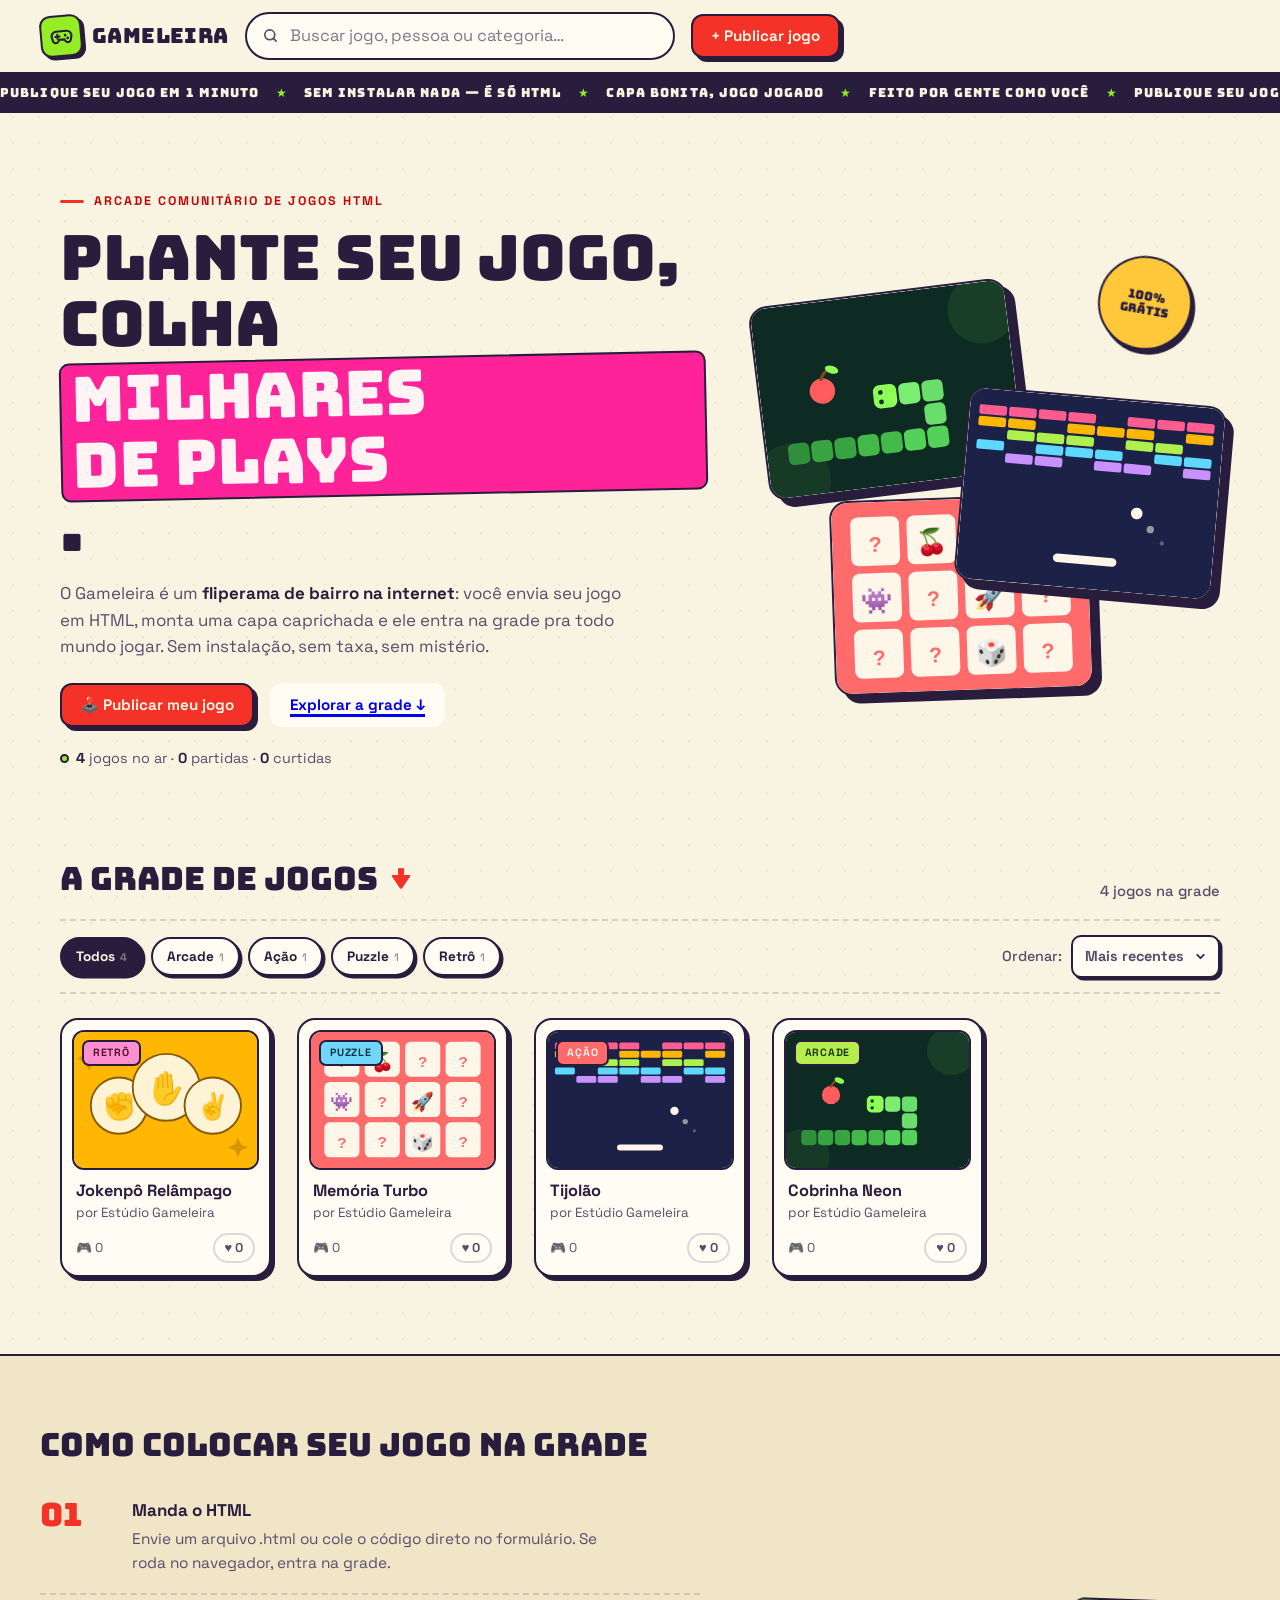
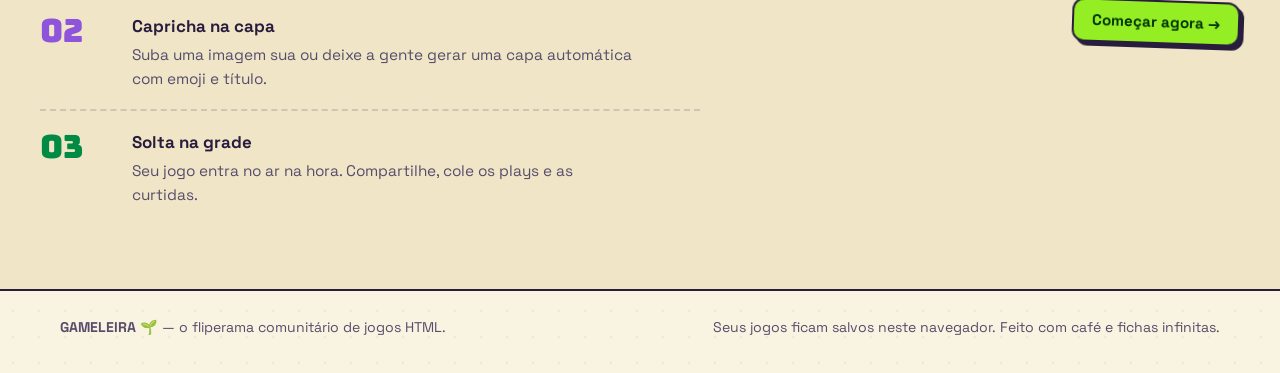
==== index.html @ 9dcc9dd5 "🕹️ Gameleira: fliperama comunitário de jogos HTML - Grade de capas + título com busca, categorias, o" ====
<!doctype html>
<html lang="pt-BR">
<head>
<meta charset="utf-8">
<meta name="viewport" content="width=device-width, initial-scale=1">
<title>Gameleira — o fliperama da comunidade</title>
<meta name="description" content="Publique seu jogo HTML, capriche na capa e deixe todo mundo jogar. Um arcade comunitário, grátis e sem instalação.">
<link rel="icon" href="data:image/svg+xml,%3Csvg xmlns='http://www.w3.org/2000/svg' viewBox='0 0 100 100'%3E%3Ctext y='.9em' font-size='90'%3E🕹️%3C/text%3E%3C/svg%3E">
<link rel="preconnect" href="https://fonts.googleapis.com">
<link rel="preconnect" href="https://fonts.gstatic.com" crossorigin>
<link href="https://fonts.googleapis.com/css2?family=Bungee&family=Space+Grotesk:wght@400;500;700&display=swap" rel="stylesheet">
<link rel="stylesheet" href="styles.css">
</head>
<body id="topo">
<a class="skip-link" href="#grade">Pular para a grade de jogos</a>

<header class="topbar">
  <a class="logo" href="#topo" aria-label="Gameleira — início">
    <span class="logo-badge" aria-hidden="true">
      <svg viewBox="0 0 24 24" fill="none" stroke="currentColor" stroke-width="2" stroke-linecap="round" stroke-linejoin="round"><path d="M6 12h4M8 10v4"/><circle cx="15.5" cy="11" r="1.3" fill="currentColor" stroke="none"/><circle cx="17.7" cy="13.8" r="1.3" fill="currentColor" stroke="none"/><path d="M7 7h10a4.5 4.5 0 0 1 4.4 5.6l-.8 3.2a2.8 2.8 0 0 1-5 1L14.5 15h-5l-1.1 1.8a2.8 2.8 0 0 1-5-1l-.8-3.2A4.5 4.5 0 0 1 7 7Z"/></svg>
    </span>
    GAMELEIRA
  </a>
  <div class="search">
    <svg viewBox="0 0 24 24" width="17" height="17" fill="none" stroke="currentColor" stroke-width="2.4" stroke-linecap="round" aria-hidden="true"><circle cx="11" cy="11" r="7"/><path d="m20 20-3.8-3.8"/></svg>
    <input id="q" type="search" placeholder="Buscar jogo, pessoa ou categoria…" aria-label="Buscar jogos">
  </div>
  <button class="btn btn-primary" data-open-publish>+ Publicar jogo</button>
</header>

<div class="ticker" aria-hidden="true">
  <div class="ticker-track">
    <span>PUBLIQUE SEU JOGO EM 1 MINUTO<b>★</b>SEM INSTALAR NADA — É SÓ HTML<b>★</b>CAPA BONITA, JOGO JOGADO<b>★</b>FEITO POR GENTE COMO VOCÊ<b>★</b></span>
    <span>PUBLIQUE SEU JOGO EM 1 MINUTO<b>★</b>SEM INSTALAR NADA — É SÓ HTML<b>★</b>CAPA BONITA, JOGO JOGADO<b>★</b>FEITO POR GENTE COMO VOCÊ<b>★</b></span>
  </div>
</div>

<main>
  <!-- HERO -->
  <section class="hero">
    <div class="hero-copy">
      <p class="eyebrow">Arcade comunitário de jogos HTML</p>
      <h1>Plante seu jogo,<br>colha <span class="hl hl-pink">milhares de plays</span>.</h1>
      <p class="hero-sub">O Gameleira é um <b>fliperama de bairro na internet</b>: você envia seu jogo em HTML, monta uma capa caprichada e ele entra na grade pra todo mundo jogar. Sem instalação, sem taxa, sem mistério.</p>
      <div class="hero-cta">
        <button class="btn btn-primary" data-open-publish>🕹️ Publicar meu jogo</button>
        <a class="btn btn-ghost" href="#catalogo">Explorar a grade ↓</a>
      </div>
      <p class="hero-live"><span class="dot" aria-hidden="true"></span><b id="stat-games">0</b> jogos no ar · <b id="stat-plays">0</b> partidas · <b id="stat-likes">0</b> curtidas</p>
    </div>
    <div class="hero-art" aria-hidden="true">
      <div class="sticker">100%<br>GRÁTIS</div>
      <div class="float-card fc-1"><img id="art-1" alt=""></div>
      <div class="float-card fc-2"><img id="art-2" alt=""></div>
      <div class="float-card fc-3"><img id="art-3" alt=""></div>
    </div>
  </section>

  <!-- CATÁLOGO -->
  <section class="catalog" id="catalogo">
    <div class="catalog-head">
      <h2 class="section-title">A grade de jogos <span class="squig">↓</span></h2>
      <p class="count" id="count" role="status"></p>
    </div>
    <div class="toolbar">
      <div class="chips" id="chips" aria-label="Filtrar por categoria"></div>
      <div class="sort-wrap">
        <label for="sort">Ordenar:</label>
        <select id="sort">
          <option value="recentes">Mais recentes</option>
          <option value="plays">Mais jogados</option>
          <option value="likes">Mais curtidos</option>
          <option value="az">A → Z</option>
        </select>
      </div>
    </div>

    <div class="grid" id="grade"></div>

    <div class="empty" id="empty" hidden>
      <span class="big" aria-hidden="true">🕹️</span>
      <h3>Nenhum jogo por aqui… ainda!</h3>
      <p>Essa grade está esperando o primeiro exemplar. Pode ser o seu.</p>
      <button class="btn btn-primary" data-open-publish>Publicar o primeiro jogo</button>
    </div>
  </section>

  <!-- COMO PUBLICAR -->
  <section class="how">
    <div class="how-inner">
      <div>
        <h2 class="section-title">Como colocar seu jogo na grade</h2>
        <ol class="steps">
          <li>
            <span class="step-num" aria-hidden="true">01</span>
            <div><h3>Manda o HTML</h3><p>Envie um arquivo .html ou cole o código direto no formulário. Se roda no navegador, entra na grade.</p></div>
          </li>
          <li>
            <span class="step-num" aria-hidden="true">02</span>
            <div><h3>Capricha na capa</h3><p>Suba uma imagem sua ou deixe a gente gerar uma capa automática com emoji e título.</p></div>
          </li>
          <li>
            <span class="step-num" aria-hidden="true">03</span>
            <div><h3>Solta na grade</h3><p>Seu jogo entra no ar na hora. Compartilhe, cole os plays e as curtidas.</p></div>
          </li>
        </ol>
      </div>
      <button class="btn btn-lime how-cta" data-open-publish>Começar agora →</button>
    </div>
  </section>
</main>

<footer>
  <div><b>GAMELEIRA</b> 🌱 — o fliperama comunitário de jogos HTML.</div>
  <div>Seus jogos ficam salvos neste navegador. Feito com café e fichas infinitas.</div>
</footer>

<!-- OVERLAY COMPARTILHADO -->
<div class="overlay" id="overlay"></div>

<!-- DRAWER: PUBLICAR JOGO -->
<aside class="drawer" id="drawer" role="dialog" aria-modal="true" aria-labelledby="drawer-title">
  <div class="drawer-head">
    <h2 id="drawer-title">Publicar jogo</h2>
    <button class="icon-btn" data-close-publish aria-label="Fechar formulário">✕</button>
  </div>
  <form id="pub-form" novalidate>
    <div class="field" id="f-title">
      <label for="p-title">Título do jogo <span class="req" aria-hidden="true">*</span></label>
      <input type="text" id="p-title" maxlength="40" placeholder="Ex.: Cobrinha Espacial" autocomplete="off">
      <p class="err">Dá um nome pro seu jogo (pelo menos 2 letras).</p>
    </div>

    <div class="field" id="f-author">
      <label for="p-author">Seu nome ou estúdio <span class="req" aria-hidden="true">*</span></label>
      <input type="text" id="p-author" maxlength="30" placeholder="Quem fez essa maravilha?" autocomplete="off">
      <p class="err">Conta pra galera quem fez.</p>
    </div>

    <div class="field">
      <label for="p-cat">Categoria</label>
      <select id="p-cat">
        <option>Arcade</option><option>Ação</option><option>Puzzle</option>
        <option>Esporte</option><option>Estratégia</option><option>Retrô</option><option>Outros</option>
      </select>
    </div>

    <div class="field">
      <label for="p-desc">Descrição</label>
      <textarea id="p-desc" maxlength="160" placeholder="Uma frase que vende o peixe do seu jogo."></textarea>
    </div>

    <div class="field">
      <label>Capa</label>
      <div class="cover-picker">
        <div class="cover-preview"><img id="cover-preview" alt="Prévia da capa"></div>
        <div class="cover-opts">
          <div class="mini-row">
            <button type="button" class="mini-btn" id="btn-cover-upload">📁 Enviar imagem</button>
            <button type="button" class="mini-btn" id="btn-cover-auto">✨ Capa automática</button>
          </div>
          <input type="file" id="p-cover-file" accept="image/*" hidden>
          <p class="hint" id="cover-mode-hint">Sem imagem? A capa sai automática, com emoji e título:</p>
          <div class="emoji-row" id="emoji-row" aria-label="Escolher emoji da capa automática"></div>
        </div>
      </div>
    </div>

    <div class="field" id="f-game">
      <label>O jogo <span class="req" aria-hidden="true">*</span></label>
      <div class="seg" id="src-seg" role="tablist" aria-label="Como enviar o jogo">
        <button type="button" data-src="file" class="on">📄 Arquivo .html</button>
        <button type="button" data-src="code">⌨️ Colar código</button>
      </div>
      <div class="src-panel" id="src-file">
        <div class="dropzone" id="dropzone" tabindex="0" role="button" aria-label="Enviar arquivo do jogo: arraste aqui ou pressione Enter para escolher">
          <p class="dz-text">🎮 Arraste seu arquivo aqui<br>ou clique para escolher</p>
          <p class="fname" id="fname"></p>
        </div>
        <input type="file" id="p-game-file" accept=".html,.htm,text/html" hidden>
        <p class="hint">Um único arquivo .html com tudo dentro (CSS e JS inline). Até 3 MB.</p>
      </div>
      <div class="src-panel" id="src-code" hidden>
        <textarea id="p-code" class="code" spellcheck="false" placeholder="Cole aqui o HTML completo do jogo…"></textarea>
      </div>
      <p class="err" id="err-game">O jogo é a estrela: envia o arquivo ou cola o código.</p>
    </div>

    <button type="submit" class="btn btn-primary btn-block">🚀 Colocar na grade</button>
    <p class="hint center">Publicando, você confirma que o jogo é criação sua. Ele fica salvo neste navegador.</p>
  </form>
</aside>

<!-- INTERSTITIAL: anúncio entre a grade e o jogo -->
<div class="interstitial" id="interstitial" role="dialog" aria-modal="true" aria-label="Anúncio antes do jogo">
  <div class="ads-panel">
    <p class="ads-label">Publicidade · é assim que o fliperama se mantém 🕹️</p>
    <div class="ads-slot" id="ads-slot">
      <!-- ══════════════════════════════════════════════════════════════
           💰 COLE AQUI O CÓDIGO DA SUA REDE DE ANÚNCIOS
           (Adsterra, PropellerAds, GameDistribution, AdSense…)
           Enquanto não houver código, aparece o placeholder abaixo.
           ══════════════════════════════════════════════════════════════ -->
      <div class="ads-placeholder" aria-hidden="true">
        <span class="ads-ph-big">SEU ANÚNCIO AQUI</span>
        <span class="ads-ph-small">cole o código da rede de ads no lugar deste bloco</span>
      </div>
    </div>
    <div class="ads-timer" aria-hidden="true"><i id="ads-timer-bar"></i></div>
  </div>
  <div class="interstitial-foot">
    <p id="ads-countdown" aria-live="polite">Seu jogo abre em 5 segundos</p>
    <button class="btn btn-primary" id="ads-skip" disabled>Aguarde 5s…</button>
  </div>
</div>

<!-- STAGE: JOGADOR EM TELA CHEIA -->
<div class="stage" id="stage" role="dialog" aria-modal="true" aria-label="Jogo em execução">
  <div class="stage-bar">
    <button class="icon-btn" id="stage-back" aria-label="Voltar para a grade">←</button>
    <div class="stage-title">
      <h3 id="stage-name"></h3>
      <p id="stage-author"></p>
    </div>
    <button class="stage-like" id="stage-like" aria-label="Curtir este jogo">♥ <span id="stage-likes">0</span></button>
    <button class="icon-btn" id="stage-full" aria-label="Alternar tela cheia" title="Tela cheia">⛶</button>
  </div>
  <div class="stage-body">
    <div class="frame-wrap" id="frame-wrap">
      <iframe id="stage-frame" title="Jogo" sandbox="allow-scripts allow-pointer-lock"></iframe>
    </div>
  </div>
</div>

<div class="toast" id="toast" role="status" aria-live="polite"></div>

<script src="games.js"></script>
<script src="app.js"></script>
</body>
</html>
---- styles.css ----
/* ════════════════════════════════════════════════════════════
   GAMELEIRA — fliperama de bairro na internet
   Tema: caixa de brinquedo neo-brutalista · OKLCH · Bungee+Grotesk
   ════════════════════════════════════════════════════════════ */

/* ---------- tokens ---------- */
:root{
  --paper: oklch(96.5% .025 92);
  --paper-2: oklch(92.5% .042 92);
  --card: oklch(99% .012 92);
  --ink: oklch(26% .06 298);
  --ink-2: oklch(44% .05 298);
  --ink-faint: oklch(26% .06 298 / .16);
  --tomato: oklch(63% .23 29);
  --tomato-deep: oklch(52% .21 29);
  --pink: oklch(67% .26 356);
  --lime: oklch(86% .23 132);
  --lime-ink: oklch(27% .12 140);
  --cyan: oklch(72% .13 206);
  --amber: oklch(86% .16 86);
  --violet: oklch(58% .2 300);
  --green-deep: oklch(55% .16 155);
  --shadow-ink: oklch(26% .06 298);

  --border: 2.5px solid var(--ink);
  --r-sm: 8px; --r-md: 12px; --r-lg: 18px;
  --ease-out: cubic-bezier(.22,1,.36,1);
  --font-display: 'Bungee','Arial Black',sans-serif;
  --font-body: 'Space Grotesk','Segoe UI',sans-serif;

  --sp-1: 4px; --sp-2: 8px; --sp-3: 12px; --sp-4: 16px;
  --sp-5: 24px; --sp-6: 32px; --sp-7: 48px; --sp-8: 72px;
}

/* ---------- base ---------- */
*,*::before,*::after{box-sizing:border-box}
html{scroll-behavior:smooth}
body{
  margin:0;
  font-family:var(--font-body);
  font-size:16.5px;line-height:1.55;
  color:var(--ink);
  background:
    radial-gradient(oklch(26% .06 298 / .055) 1.5px, transparent 1.6px) 0 0/26px 26px,
    var(--paper);
  -webkit-font-smoothing:antialiased;
}
body.locked{overflow:hidden}
img{display:block;max-width:100%}
button{font:inherit;color:inherit;cursor:pointer;background:none;border:0;padding:0}
input,select,textarea{font:inherit;color:inherit}
[hidden]{display:none!important}
::selection{background:var(--amber)}
:focus-visible{outline:3px solid var(--cyan);outline-offset:2px;border-radius:6px}

.skip-link{position:absolute;left:-9999px;top:0;z-index:200;background:var(--ink);color:var(--paper);padding:10px 18px;border-radius:0 0 var(--r-md) 0;font-weight:700}
.skip-link:focus{left:0}

/* ---------- botões ---------- */
.btn{
  display:inline-flex;align-items:center;justify-content:center;gap:8px;
  font-weight:700;font-size:.95rem;line-height:1.2;
  padding:11px 18px;border:var(--border);border-radius:var(--r-md);
  background:var(--card);text-decoration:none;white-space:nowrap;
  box-shadow:4px 4px 0 var(--shadow-ink);
  transition:transform .13s var(--ease-out),box-shadow .13s var(--ease-out),background .13s;
}
.btn:hover{transform:translate(-2px,-2px);box-shadow:6px 6px 0 var(--shadow-ink)}
.btn:active{transform:translate(2px,2px);box-shadow:1px 1px 0 var(--shadow-ink)}
.btn-primary{background:var(--tomato);color:var(--paper)}
.btn-primary:hover{background:var(--tomato-deep)}
.btn-lime{background:var(--lime);color:var(--lime-ink)}
.btn-ghost{box-shadow:none;border-color:transparent;text-decoration:underline;text-underline-offset:4px;text-decoration-thickness:2.5px}
.btn-ghost:hover{transform:none;box-shadow:none;color:var(--tomato-deep)}
.btn-block{width:100%}

.icon-btn{
  display:grid;place-items:center;flex:none;
  width:40px;height:40px;border:var(--border);border-radius:10px;
  background:var(--card);font-size:1.05rem;line-height:1;
  box-shadow:2.5px 2.5px 0 var(--shadow-ink);
  transition:transform .12s var(--ease-out),box-shadow .12s var(--ease-out);
}
.icon-btn:hover{transform:translate(-1px,-1px);box-shadow:4px 4px 0 var(--shadow-ink)}
.icon-btn:active{transform:translate(1px,1px);box-shadow:1px 1px 0 var(--shadow-ink)}

/* ---------- topbar ---------- */
.topbar{
  position:sticky;top:0;z-index:40;
  display:flex;align-items:center;gap:16px;
  padding:12px clamp(16px,4vw,40px);
  background:var(--paper);
  border-bottom:var(--border);
}
.logo{
  display:flex;align-items:center;gap:10px;flex:none;
  font-family:var(--font-display);font-size:1.3rem;letter-spacing:.02em;
  color:var(--ink);text-decoration:none;
}
.logo-badge{
  display:grid;place-items:center;width:42px;height:42px;
  background:var(--lime);color:var(--ink);
  border:var(--border);border-radius:11px;
  box-shadow:3px 3px 0 var(--shadow-ink);
  transform:rotate(-5deg);
  transition:transform .2s var(--ease-out);
}
.logo:hover .logo-badge{transform:rotate(4deg) scale(1.06)}
.logo-badge svg{width:25px;height:25px}
.search{
  flex:1;max-width:430px;display:flex;align-items:center;gap:9px;
  background:var(--card);border:var(--border);border-radius:999px;
  padding:8px 15px;color:var(--ink-2);
  transition:border-color .15s,box-shadow .15s;
}
.search:focus-within{border-color:var(--tomato);box-shadow:3px 3px 0 var(--tomato)}
.search svg{flex:none}
.search input{flex:1;min-width:0;border:0;background:none;outline:none;color:var(--ink)}
.search input::placeholder{color:var(--ink-2);opacity:.75}

/* ---------- ticker ---------- */
.ticker{background:var(--ink);color:var(--paper);overflow:hidden;border-bottom:var(--border)}
.ticker-track{display:flex;width:max-content;animation:ticker 26s linear infinite}
.ticker:hover .ticker-track{animation-play-state:paused}
.ticker span{
  font-family:var(--font-display);font-size:.78rem;letter-spacing:.09em;
  padding:9px 0;white-space:nowrap;
}
.ticker b{color:var(--lime);font-weight:400;padding:0 16px}
@keyframes ticker{to{transform:translateX(-50%)}}

/* ---------- hero ---------- */
.hero{
  display:grid;grid-template-columns:minmax(0,7fr) minmax(0,5fr);
  gap:clamp(24px,4vw,56px);align-items:center;
  max-width:1240px;margin:0 auto;
  padding:clamp(32px,6vw,72px) clamp(16px,4vw,40px) clamp(24px,4vw,48px);
}
.eyebrow{
  display:inline-flex;align-items:center;gap:10px;margin:0 0 14px;
  font-weight:700;font-size:.78rem;letter-spacing:.16em;text-transform:uppercase;
  color:var(--tomato-deep);
}
.eyebrow::before{content:'';width:24px;height:3px;border-radius:2px;background:var(--tomato)}
h1{
  margin:0 0 18px;
  font-family:var(--font-display);font-weight:400;
  font-size:clamp(1.9rem,5.2vw,3.9rem);line-height:1.06;
  text-wrap:balance;
}
.hl{display:inline-block;padding:.02em .16em;border-radius:.16em;border:2.5px solid var(--ink)}
.hl-pink{background:var(--pink);color:oklch(98% .02 20);transform:rotate(-1.2deg)}
.hl-lime{background:var(--lime);color:var(--lime-ink)}
.hero-sub{max-width:52ch;margin:0 0 24px;font-size:1.06rem;color:var(--ink-2)}
.hero-sub b{color:var(--ink)}
.hero-cta{display:flex;flex-wrap:wrap;align-items:center;gap:16px;margin-bottom:20px}
.hero-live{margin:0;font-size:.9rem;color:var(--ink-2)}
.hero-live b{color:var(--ink)}
.dot{
  display:inline-block;width:9px;height:9px;margin-right:7px;
  border-radius:50%;background:var(--lime);border:2px solid var(--ink);
  animation:pulse 2s var(--ease-out) infinite;
}
@keyframes pulse{50%{transform:scale(1.4)}}

.hero-art{position:relative;min-height:430px}
.float-card{
  position:absolute;width:min(56%,262px);overflow:hidden;
  background:var(--card);border:var(--border);border-radius:var(--r-lg);
  box-shadow:8px 8px 0 var(--shadow-ink);
}
.float-card img{width:100%;aspect-ratio:4/3;object-fit:cover}
.fc-1{top:7%;left:0;rotate:-7deg;animation:floaty 7s ease-in-out infinite alternate}
.fc-2{top:31%;right:0;rotate:5deg;z-index:2;animation:floaty 6s .6s ease-in-out infinite alternate}
.fc-3{bottom:0;left:16%;rotate:-2deg;animation:floaty 8s .3s ease-in-out infinite alternate}
@keyframes floaty{from{translate:0 -7px}to{translate:0 9px}}
.sticker{
  position:absolute;top:-6px;right:6%;z-index:3;
  width:94px;height:94px;border-radius:50%;
  display:grid;place-items:center;text-align:center;
  background:var(--amber);border:var(--border);
  box-shadow:4px 4px 0 var(--shadow-ink);
  font-family:var(--font-display);font-size:.74rem;line-height:1.2;
  rotate:10deg;animation:floaty 5s .2s ease-in-out infinite alternate;
}

/* ---------- catálogo ---------- */
.catalog{
  max-width:1240px;margin:0 auto;
  padding:clamp(20px,3vw,36px) clamp(16px,4vw,40px) clamp(44px,6vw,80px);
}
.catalog-head{
  display:flex;flex-wrap:wrap;align-items:end;justify-content:space-between;
  gap:8px 20px;margin-bottom:16px;
}
.section-title{margin:0;font-family:var(--font-display);font-weight:400;font-size:clamp(1.35rem,2.6vw,2rem)}
.section-title .squig{color:var(--tomato)}
.count{margin:0;font-size:.92rem;color:var(--ink-2);font-weight:500}

.toolbar{
  display:flex;flex-wrap:wrap;gap:14px;
  align-items:center;justify-content:space-between;
  padding:14px 0;margin-bottom:24px;
  border-block:2px dashed var(--ink-faint);
}
.chips{display:flex;flex-wrap:wrap;gap:8px}
.chip{
  padding:7px 14px;border:var(--border);border-radius:999px;
  background:var(--card);font-weight:700;font-size:.85rem;
  box-shadow:2.5px 2.5px 0 var(--shadow-ink);
  transition:transform .12s var(--ease-out),background .12s,color .12s;
}
.chip:hover{transform:translate(-1px,-1px)}
.chip.on{background:var(--ink);color:var(--paper)}
.chip .n{opacity:.5;font-weight:500;margin-left:5px;font-size:.8em}
.sort-wrap{display:flex;align-items:center;gap:9px;font-size:.9rem;color:var(--ink-2);font-weight:500}
select{
  appearance:none;font-weight:700;
  border:var(--border);border-radius:10px;
  padding:8px 34px 8px 12px;
  background:var(--card) url("data:image/svg+xml,%3Csvg xmlns='http://www.w3.org/2000/svg' width='14' height='14' viewBox='0 0 24 24' fill='none' stroke='%23332b52' stroke-width='3.5' stroke-linecap='round' stroke-linejoin='round'%3E%3Cpath d='M6 9l6 6 6-6'/%3E%3C/svg%3E") no-repeat right 11px center/13px;
  box-shadow:2.5px 2.5px 0 var(--shadow-ink);
  cursor:pointer;
}

/* ---------- grade de jogos ---------- */
.grid{
  display:grid;
  grid-template-columns:repeat(auto-fill,minmax(196px,1fr));
  gap:clamp(14px,2.2vw,26px);
}
.card{
  display:flex;flex-direction:column;
  background:var(--card);
  border:var(--border);border-radius:var(--r-lg);
  padding:10px 10px 12px;
  box-shadow:4px 4px 0 var(--shadow-ink);
  transition:transform .16s var(--ease-out),box-shadow .16s var(--ease-out);
  animation:rise .5s var(--ease-out) both;
  animation-delay:calc(var(--i,0) * 30ms);
}
@keyframes rise{from{opacity:0;translate:0 18px}to{opacity:1;translate:0 0}}
.card:hover{transform:translate(-3px,-3px) rotate(-.35deg);box-shadow:8px 8px 0 var(--acc,var(--shadow-ink))}
.card.just-published{animation:rise .5s var(--ease-out) both,hype 1.3s var(--ease-out) .1s 2}
@keyframes hype{
  0%{box-shadow:4px 4px 0 var(--shadow-ink),0 0 0 0 var(--amber)}
  100%{box-shadow:4px 4px 0 var(--shadow-ink),0 0 0 26px oklch(86% .16 86 / 0)}
}

.cover{
  position:relative;display:block;width:100%;aspect-ratio:4/3;
  padding:0;overflow:hidden;background:var(--paper-2);
  border:2px solid var(--ink);border-radius:var(--r-md);
}
.cover img{width:100%;height:100%;object-fit:cover;transition:transform .4s var(--ease-out)}
.card:hover .cover img{transform:scale(1.055)}
.cat-tag{
  position:absolute;top:8px;left:8px;
  padding:3px 9px;border:2px solid var(--ink);border-radius:7px;
  font-size:.66rem;font-weight:700;letter-spacing:.07em;text-transform:uppercase;
}
.play-pill{
  position:absolute;left:50%;bottom:10px;
  display:inline-flex;align-items:center;gap:6px;
  padding:8px 15px;border-radius:999px;
  background:var(--ink);color:var(--paper);border:2px solid var(--paper);
  font-family:var(--font-display);font-size:.76rem;letter-spacing:.04em;
  opacity:0;translate:-50% 10px;pointer-events:none;
  transition:opacity .18s var(--ease-out),translate .18s var(--ease-out);
}
@media (hover:hover){
  .card:hover .play-pill,.cover:focus-visible .play-pill{opacity:1;translate:-50% 0}
}
@media (hover:none){
  .play-pill{opacity:1;left:auto;right:8px;bottom:8px;translate:0 0;font-size:.62rem;padding:6px 10px}
}

.meta{padding:11px 4px 0;min-width:0}
.meta h3{
  margin:0;font-size:1.02rem;line-height:1.25;font-weight:700;
  white-space:nowrap;overflow:hidden;text-overflow:ellipsis;
}
.author{margin:2px 0 9px;font-size:.83rem;color:var(--ink-2);white-space:nowrap;overflow:hidden;text-overflow:ellipsis}
.foot{display:flex;align-items:center;gap:8px;font-size:.8rem;color:var(--ink-2)}
.plays{margin-right:auto;display:inline-flex;align-items:center;gap:4px}
.like{
  display:inline-flex;align-items:center;gap:5px;flex:none;
  padding:3px 10px;border:2px solid var(--ink-faint);border-radius:999px;
  font-weight:700;transition:transform .12s var(--ease-out),background .12s,color .12s,border-color .12s;
}
.like:hover{border-color:var(--pink);color:var(--pink);transform:translateY(-1px)}
.like.on{background:var(--pink);border-color:var(--ink);color:oklch(98% .02 20)}
.del{flex:none;font-size:.74rem;color:var(--ink-2);text-decoration:underline dotted;text-underline-offset:3px}
.del:hover{color:var(--tomato-deep)}

/* vazio */
.empty{
  display:grid;place-items:center;gap:8px;text-align:center;
  padding:56px 24px;border:3px dashed var(--ink-faint);border-radius:var(--r-lg);
}
.empty .big{font-size:2.8rem;line-height:1}
.empty h3{margin:6px 0 0;font-family:var(--font-display);font-weight:400;font-size:1.2rem}
.empty p{margin:0 0 14px;color:var(--ink-2);max-width:44ch}

/* ---------- como publicar ---------- */
.how{
  background:var(--paper-2);
  border-block:var(--border);
  padding:clamp(28px,5vw,64px) clamp(16px,4vw,40px);
}
.how-inner{
  max-width:1240px;margin:0 auto;
  display:grid;grid-template-columns:1fr auto;gap:32px;align-items:center;
}
.steps{list-style:none;margin:20px 0 0;padding:0;max-width:660px}
.steps li{
  display:grid;grid-template-columns:74px 1fr;gap:18px;align-items:start;
  padding:18px 0;border-top:2px dashed var(--ink-faint);
}
.steps li:first-child{border-top:0;padding-top:8px}
.step-num{font-family:var(--font-display);font-size:2rem;line-height:1.1;color:var(--tomato)}
.steps li:nth-child(2) .step-num{color:var(--violet)}
.steps li:nth-child(3) .step-num{color:var(--green-deep)}
.steps h3{margin:0 0 4px;font-size:1.06rem}
.steps p{margin:0;color:var(--ink-2);font-size:.96rem;max-width:50ch}
.how-cta{rotate:2deg;justify-self:end}

/* ---------- footer ---------- */
footer{
  max-width:1240px;margin:0 auto;
  display:flex;flex-wrap:wrap;gap:8px 32px;justify-content:space-between;
  padding:26px clamp(16px,4vw,40px) 34px;
  font-size:.88rem;color:var(--ink-2);
}

/* ---------- overlay + drawer ---------- */
.overlay{
  position:fixed;inset:0;z-index:60;
  background:oklch(20% .05 298 / .55);
  opacity:0;pointer-events:none;
  transition:opacity .25s var(--ease-out);
}
.overlay.open{opacity:1;pointer-events:auto}

.drawer{
  position:fixed;top:0;right:0;bottom:0;z-index:70;
  width:min(540px,100%);
  background:var(--paper);border-left:var(--border);
  overflow-y:auto;overscroll-behavior:contain;
  translate:105% 0;transition:translate .34s var(--ease-out);
}
.drawer.open{translate:0 0}
.drawer-head{
  position:sticky;top:0;z-index:2;
  display:flex;align-items:center;justify-content:space-between;gap:12px;
  padding:16px 22px;background:var(--paper);border-bottom:var(--border);
}
.drawer-head h2{margin:0;font-family:var(--font-display);font-weight:400;font-size:1.25rem}
.drawer form{display:grid;gap:20px;padding:22px}

.field label{display:block;margin-bottom:7px;font-weight:700;font-size:.8rem;text-transform:uppercase;letter-spacing:.09em}
.req{color:var(--tomato)}
.field input[type=text],.field select,.field textarea{
  width:100%;padding:10px 13px;
  background:var(--card);border:var(--border);border-radius:10px;
}
.field input::placeholder,.field textarea::placeholder{color:var(--ink-2);opacity:.65}
.field textarea{resize:vertical;min-height:74px}
.field textarea.code{font-family:ui-monospace,Consolas,monospace;font-size:.86rem;min-height:150px}
.hint{margin:6px 0 0;font-size:.8rem;color:var(--ink-2)}
.hint.center{text-align:center}
.err{display:none;margin:7px 0 0;font-size:.82rem;font-weight:700;color:var(--tomato-deep)}
.field.invalid .err{display:block}
.field.invalid input,.field.invalid textarea,.field.invalid .seg{border-color:var(--tomato)}

.mini-row{display:flex;flex-wrap:wrap;gap:8px}
.mini-btn{
  padding:7px 13px;border:2px solid var(--ink);border-radius:999px;
  background:var(--card);font-weight:700;font-size:.84rem;
  transition:transform .12s var(--ease-out),background .12s;
}
.mini-btn:hover{transform:translateY(-1px);background:var(--amber)}
.cover-picker{display:flex;flex-wrap:wrap;gap:16px;align-items:flex-start}
.cover-preview{
  flex:none;width:172px;aspect-ratio:4/3;overflow:hidden;
  border:var(--border);border-radius:10px;background:var(--paper-2);
  box-shadow:3px 3px 0 var(--shadow-ink);rotate:-1.5deg;
}
.cover-preview img{width:100%;height:100%;object-fit:cover}
.cover-opts{display:grid;gap:9px;flex:1;min-width:210px}
.emoji-row{display:flex;flex-wrap:wrap;gap:6px}
.emoji-btn{
  width:40px;height:40px;display:grid;place-items:center;font-size:1.3rem;
  border:2px solid var(--ink-faint);border-radius:10px;background:var(--card);
  transition:transform .12s var(--ease-out),border-color .12s,background .12s;
}
.emoji-btn:hover{transform:translateY(-2px)}
.emoji-btn.on{border-color:var(--ink);background:var(--amber);box-shadow:2px 2px 0 var(--shadow-ink)}

.seg{display:grid;grid-template-columns:1fr 1fr;background:var(--card);border:var(--border);border-radius:var(--r-md);overflow:hidden}
.seg button{padding:11px 8px;font-weight:700;font-size:.9rem;transition:background .12s}
.seg button + button{border-left:var(--border)}
.seg button.on{background:var(--amber)}
.src-panel{margin-top:12px}
.dropzone{
  padding:22px 16px;text-align:center;cursor:pointer;
  background:var(--card);border:3px dashed var(--ink-faint);border-radius:var(--r-md);
  transition:border-color .15s,background .15s;
}
.dropzone:hover,.dropzone.drag{border-color:var(--tomato);background:oklch(63% .23 29 / .06)}
.dz-text{margin:0 0 4px;color:var(--ink-2)}
.fname{margin:0;font-weight:700;word-break:break-all}

/* ---------- interstitial (anúncio entre partidas) ---------- */
.interstitial{
  position:fixed;inset:0;z-index:75;overflow:auto;
  display:grid;grid-template-rows:auto auto;align-content:center;justify-items:center;
  gap:24px;padding:24px;
  background:
    radial-gradient(oklch(96% .02 92 / .045) 1.5px, transparent 1.6px) 0 0/26px 26px,
    oklch(15% .04 298 / .97);
  opacity:0;pointer-events:none;
  transition:opacity .22s var(--ease-out);
}
.interstitial.open{opacity:1;pointer-events:auto}
.ads-panel{
  width:min(760px,94vw);
  display:grid;gap:14px;
  background:var(--paper);border:var(--border);border-radius:var(--r-lg);
  box-shadow:10px 10px 0 oklch(10% .03 298 / .55);
  padding:16px 16px 18px;
}
.ads-label{
  margin:0;text-align:center;
  font-size:.72rem;font-weight:700;letter-spacing:.16em;text-transform:uppercase;
  color:var(--ink-2);
}
.ads-slot{
  display:grid;place-items:center;min-height:250px;overflow:hidden;
  background:var(--card);border:2px solid var(--ink-faint);border-radius:var(--r-md);
}
.ads-slot > *:not(.ads-placeholder){width:100%;height:100%}
.ads-placeholder{
  width:100%;min-height:250px;display:grid;place-items:center;gap:8px;text-align:center;padding:20px;
  background:repeating-linear-gradient(-45deg, oklch(92% .04 92) 0 18px, oklch(87% .05 92) 18px 36px);
}
.ads-ph-big{font-family:var(--font-display);font-size:clamp(1.1rem,3vw,1.7rem);color:var(--ink-2)}
.ads-ph-small{font-size:.8rem;color:var(--ink-2);opacity:.75}
.ads-timer{height:7px;border-radius:4px;overflow:hidden;background:oklch(26% .06 298 / .12)}
#ads-timer-bar{display:block;height:100%;background:var(--tomato);transform-origin:left;animation:ad-shrink 5s linear forwards}
@keyframes ad-shrink{from{transform:scaleX(1)}to{transform:scaleX(0)}}
.interstitial-foot{
  width:min(760px,94vw);
  display:flex;flex-wrap:wrap;align-items:center;justify-content:space-between;gap:14px;
  color:var(--paper);
}
.interstitial-foot p{margin:0;font-weight:500}
#ads-skip:disabled{opacity:.55;cursor:not-allowed}
#ads-skip:disabled:hover,#ads-skip:disabled:active{transform:none;box-shadow:4px 4px 0 var(--shadow-ink)}

/* ---------- stage (jogador) ---------- */
.stage{
  position:fixed;inset:0;z-index:80;
  display:grid;grid-template-rows:auto 1fr;
  background:oklch(22% .05 298);
  opacity:0;pointer-events:none;
  transition:opacity .22s var(--ease-out);
}
.stage.open{opacity:1;pointer-events:auto}
.stage-bar{
  display:flex;align-items:center;gap:12px;
  padding:10px clamp(12px,3vw,28px);
  background:var(--paper);border-bottom:var(--border);
}
.stage-title{margin-right:auto;min-width:0}
.stage-title h3{margin:0;font-size:1.04rem;white-space:nowrap;overflow:hidden;text-overflow:ellipsis}
.stage-title p{margin:0;font-size:.8rem;color:var(--ink-2);white-space:nowrap;overflow:hidden;text-overflow:ellipsis}
.stage-like{
  display:inline-flex;align-items:center;gap:6px;flex:none;
  padding:8px 15px;border:var(--border);border-radius:999px;
  background:var(--card);font-weight:700;
  box-shadow:2.5px 2.5px 0 var(--shadow-ink);
  transition:transform .12s var(--ease-out),background .12s,color .12s;
}
.stage-like:hover{transform:translate(-1px,-1px)}
.stage-like.on{background:var(--pink);color:oklch(98% .02 20)}
.stage-body{min-height:0;display:grid;place-items:center;padding:clamp(10px,2.4vw,26px)}
.frame-wrap{
  width:min(96vw,1080px);height:min(100%,780px);
  overflow:hidden;border:3px solid var(--ink);border-radius:14px;
  background:oklch(18% .04 298);
  box-shadow:9px 9px 0 oklch(12% .04 298 / .6);
}
.stage.open .frame-wrap{animation:zoom-in .3s var(--ease-out)}
@keyframes zoom-in{from{scale:.965;opacity:.3}to{scale:1;opacity:1}}
.frame-wrap iframe{display:block;width:100%;height:100%;border:0}

/* ---------- toast ---------- */
.toast{
  position:fixed;left:50%;bottom:22px;z-index:90;
  max-width:min(90vw,480px);text-align:center;
  padding:12px 20px;border-radius:var(--r-md);
  background:var(--ink);color:var(--paper);border:2.5px solid var(--paper);
  font-weight:700;
  box-shadow:4px 4px 0 oklch(15% .04 298 / .45);
  opacity:0;translate:-50% 16px;pointer-events:none;
  transition:opacity .2s var(--ease-out),translate .26s var(--ease-out);
}
.toast.show{opacity:1;translate:-50% 0}

/* ---------- responsivo ---------- */
@media (max-width:920px){
  .hero{grid-template-columns:1fr}
  .hero-art{max-width:500px;min-height:360px}
  .how-inner{grid-template-columns:1fr}
  .how-cta{justify-self:start}
}
@media (max-width:720px){
  .topbar{flex-wrap:wrap;gap:10px 14px}
  .search{order:3;flex-basis:100%;max-width:none}
  .grid{grid-template-columns:repeat(auto-fill,minmax(150px,1fr))}
  .steps li{grid-template-columns:54px 1fr;gap:12px}
  .step-num{font-size:1.6rem}
  .stage-title p{display:none}
}

/* ---------- movimento reduzido ---------- */
@media (prefers-reduced-motion: reduce){
  html{scroll-behavior:auto}
  *,*::before,*::after{
    animation-duration:.01ms!important;
    animation-iteration-count:1!important;
    transition-duration:.01ms!important;
  }
  .ticker-track{animation:none;width:auto}
}
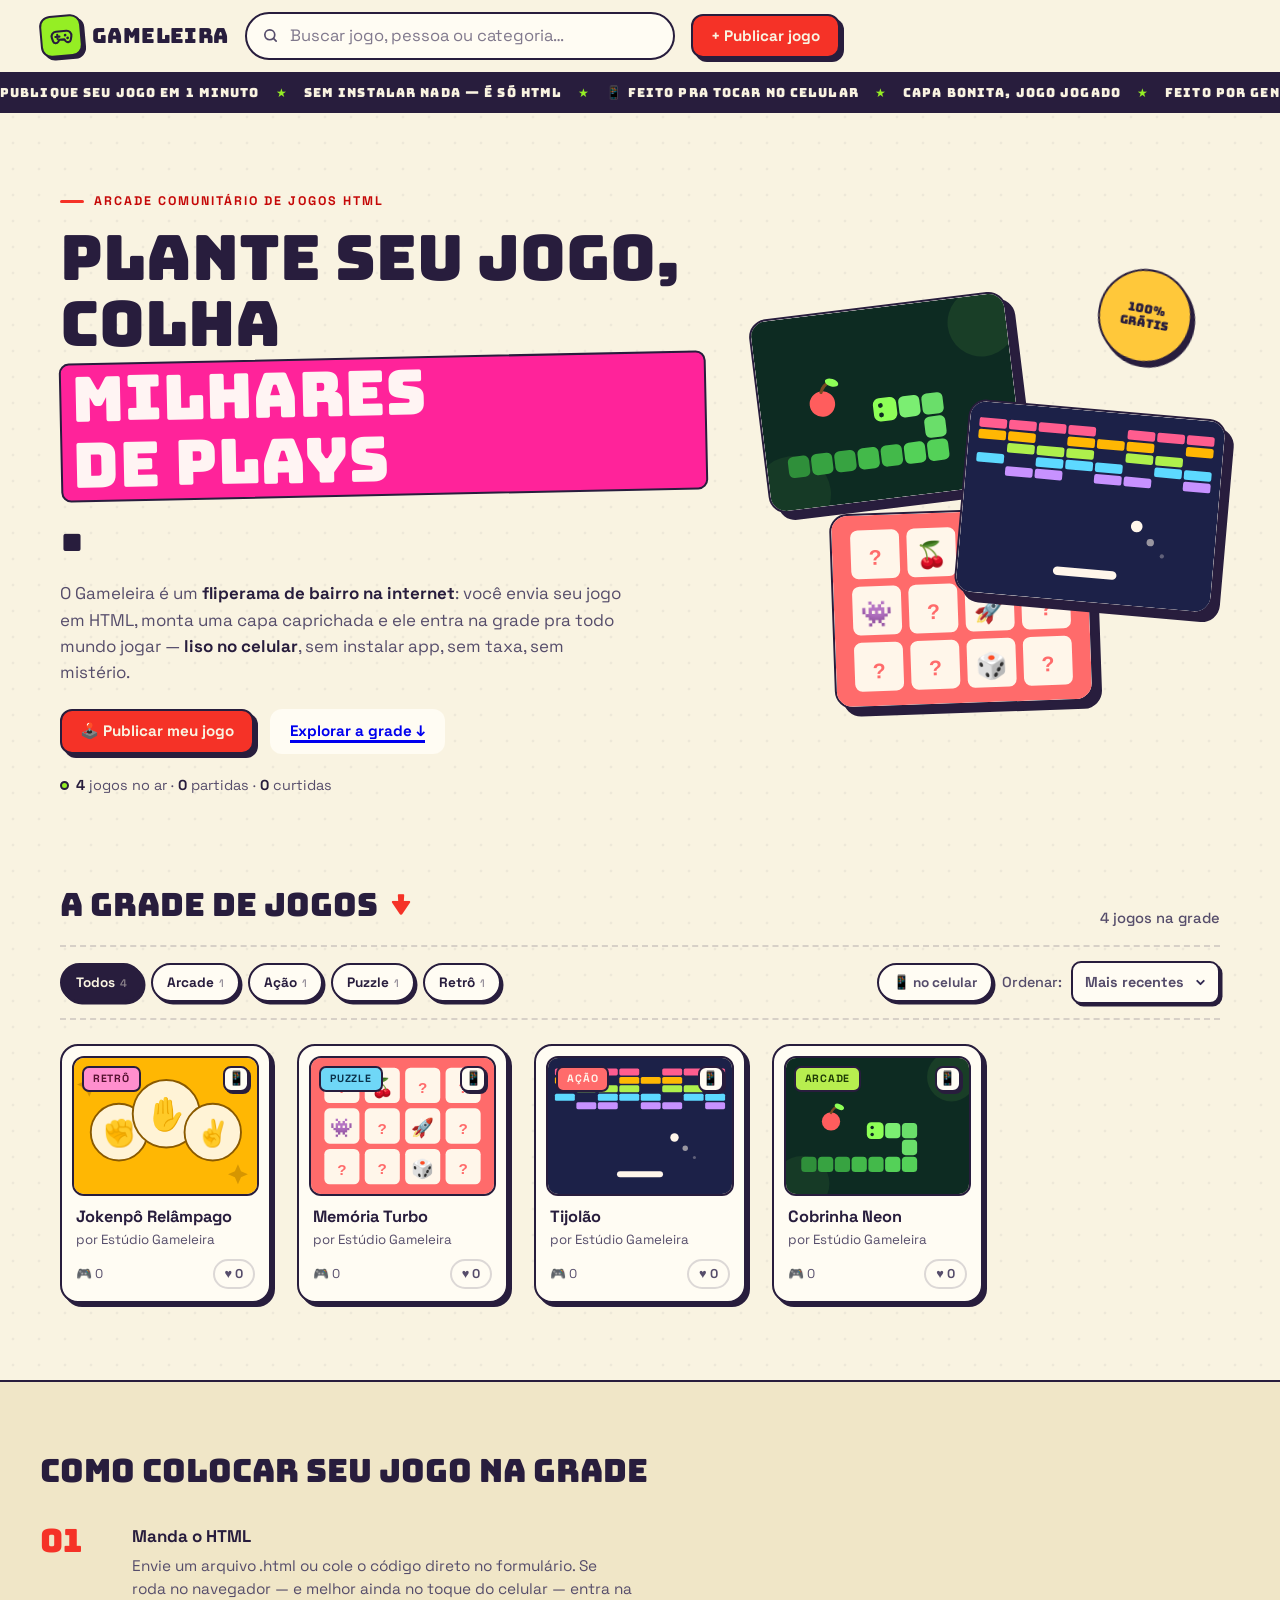
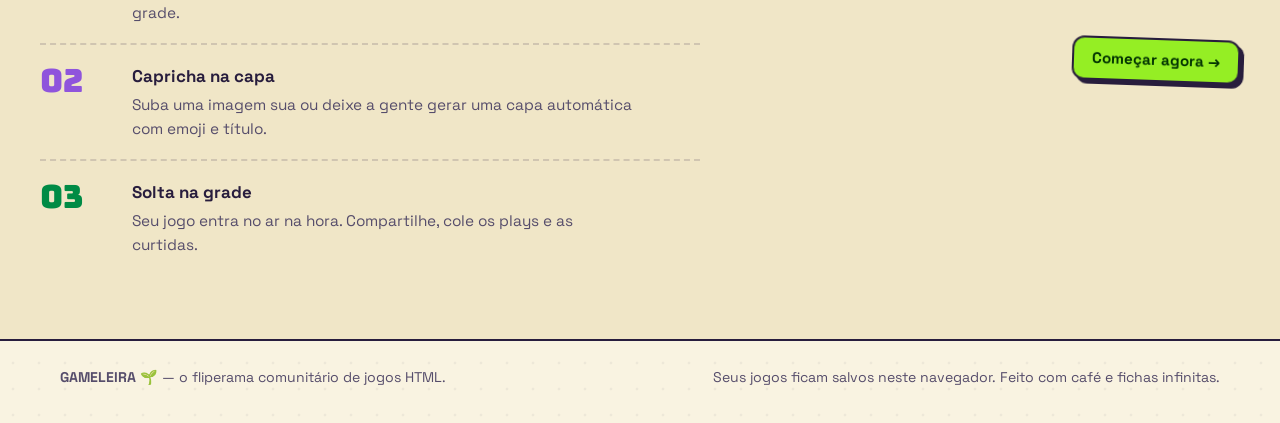
==== commit 176b3602: "Mobile-first: foco em jogos de celular - Selo 📱 na capa + filtro 'no celular' na grade - Checkbox 'f" ====
--- a/index.html
+++ b/index.html
@@ -3,9 +3,44 @@
 <head>
 <meta charset="utf-8">
 <meta name="viewport" content="width=device-width, initial-scale=1">
-<title>Gameleira — o fliperama da comunidade</title>
-<meta name="description" content="Publique seu jogo HTML, capriche na capa e deixe todo mundo jogar. Um arcade comunitário, grátis e sem instalação.">
+<title>Gameleira — jogos HTML grátis feitos pela comunidade</title>
+<meta name="description" content="Jogue de graça no fliperama da comunidade: arcade, ação, puzzle e retrô direto no navegador. Publique seu jogo HTML em 1 minuto, sem instalar nada.">
+<meta name="theme-color" content="#f7f0e2">
+<link rel="canonical" href="https://caiaorj.github.io/gameleria/">
+
+<!-- Open Graph / Facebook / WhatsApp -->
+<meta property="og:type" content="website">
+<meta property="og:site_name" content="Gameleira">
+<meta property="og:locale" content="pt_BR">
+<meta property="og:url" content="https://caiaorj.github.io/gameleria/">
+<meta property="og:title" content="Gameleira — jogos HTML grátis feitos pela comunidade">
+<meta property="og:description" content="Plante seu jogo, colhe plays: publique seu jogo HTML em 1 minuto e jogue de graça no fliperama da comunidade.">
+<meta property="og:image" content="https://caiaorj.github.io/gameleria/og-image.png">
+<meta property="og:image:width" content="1200">
+<meta property="og:image:height" content="630">
+
+<!-- Twitter / X -->
+<meta name="twitter:card" content="summary_large_image">
+<meta name="twitter:title" content="Gameleira — jogos HTML grátis feitos pela comunidade">
+<meta name="twitter:description" content="Publique seu jogo HTML em 1 minuto e jogue de graça no fliperama da comunidade.">
+<meta name="twitter:image" content="https://caiaorj.github.io/gameleria/og-image.png">
+
+<!-- Dados estruturados (Google) -->
+<script type="application/ld+json">
+{
+  "@context": "https://schema.org",
+  "@type": "WebSite",
+  "name": "Gameleira",
+  "alternateName": "Gameleira — o fliperama da comunidade",
+  "url": "https://caiaorj.github.io/gameleria/",
+  "description": "Portal comunitário de jogos HTML grátis: jogue direto no navegador e publique seu próprio jogo em minutos.",
+  "inLanguage": "pt-BR"
+}
+</script>
+
 <link rel="icon" href="data:image/svg+xml,%3Csvg xmlns='http://www.w3.org/2000/svg' viewBox='0 0 100 100'%3E%3Ctext y='.9em' font-size='90'%3E🕹️%3C/text%3E%3C/svg%3E">
+<link rel="apple-touch-icon" href="apple-touch-icon.png">
+<link rel="manifest" href="manifest.json">
 <link rel="preconnect" href="https://fonts.googleapis.com">
 <link rel="preconnect" href="https://fonts.gstatic.com" crossorigin>
 <link href="https://fonts.googleapis.com/css2?family=Bungee&family=Space+Grotesk:wght@400;500;700&display=swap" rel="stylesheet">
@@ -30,8 +65,8 @@
 
 <div class="ticker" aria-hidden="true">
   <div class="ticker-track">
-    <span>PUBLIQUE SEU JOGO EM 1 MINUTO<b>★</b>SEM INSTALAR NADA — É SÓ HTML<b>★</b>CAPA BONITA, JOGO JOGADO<b>★</b>FEITO POR GENTE COMO VOCÊ<b>★</b></span>
-    <span>PUBLIQUE SEU JOGO EM 1 MINUTO<b>★</b>SEM INSTALAR NADA — É SÓ HTML<b>★</b>CAPA BONITA, JOGO JOGADO<b>★</b>FEITO POR GENTE COMO VOCÊ<b>★</b></span>
+    <span>PUBLIQUE SEU JOGO EM 1 MINUTO<b>★</b>SEM INSTALAR NADA — É SÓ HTML<b>★</b>📱 FEITO PRA TOCAR NO CELULAR<b>★</b>CAPA BONITA, JOGO JOGADO<b>★</b>FEITO POR GENTE COMO VOCÊ<b>★</b></span>
+    <span>PUBLIQUE SEU JOGO EM 1 MINUTO<b>★</b>SEM INSTALAR NADA — É SÓ HTML<b>★</b>📱 FEITO PRA TOCAR NO CELULAR<b>★</b>CAPA BONITA, JOGO JOGADO<b>★</b>FEITO POR GENTE COMO VOCÊ<b>★</b></span>
   </div>
 </div>
 
@@ -41,7 +76,7 @@
     <div class="hero-copy">
       <p class="eyebrow">Arcade comunitário de jogos HTML</p>
       <h1>Plante seu jogo,<br>colha <span class="hl hl-pink">milhares de plays</span>.</h1>
-      <p class="hero-sub">O Gameleira é um <b>fliperama de bairro na internet</b>: você envia seu jogo em HTML, monta uma capa caprichada e ele entra na grade pra todo mundo jogar. Sem instalação, sem taxa, sem mistério.</p>
+      <p class="hero-sub">O Gameleira é um <b>fliperama de bairro na internet</b>: você envia seu jogo em HTML, monta uma capa caprichada e ele entra na grade pra todo mundo jogar — <b>liso no celular</b>, sem instalar app, sem taxa, sem mistério.</p>
       <div class="hero-cta">
         <button class="btn btn-primary" data-open-publish>🕹️ Publicar meu jogo</button>
         <a class="btn btn-ghost" href="#catalogo">Explorar a grade ↓</a>
@@ -63,8 +98,11 @@
       <p class="count" id="count" role="status"></p>
     </div>
     <div class="toolbar">
-      <div class="chips" id="chips" aria-label="Filtrar por categoria"></div>
+      <div class="toolbar-left">
+        <div class="chips" id="chips" aria-label="Filtrar por categoria"></div>
+      </div>
       <div class="sort-wrap">
+        <button class="chip" id="filter-mobile" type="button" aria-pressed="false">📱 no celular</button>
         <label for="sort">Ordenar:</label>
         <select id="sort">
           <option value="recentes">Mais recentes</option>
@@ -75,7 +113,11 @@
       </div>
     </div>
 
-    <div class="grid" id="grade"></div>
+    <div class="grid" id="grade">
+      <noscript>
+        <p><b>Ative o JavaScript para jogar!</b> O Gameleira é um portal de jogos HTML grátis: arcade, ação, puzzle, esporte e retrô direto no navegador — e você pode publicar o seu próprio jogo em minutos.</p>
+      </noscript>
+    </div>
 
     <div class="empty" id="empty" hidden>
       <span class="big" aria-hidden="true">🕹️</span>
@@ -93,7 +135,7 @@
         <ol class="steps">
           <li>
             <span class="step-num" aria-hidden="true">01</span>
-            <div><h3>Manda o HTML</h3><p>Envie um arquivo .html ou cole o código direto no formulário. Se roda no navegador, entra na grade.</p></div>
+            <div><h3>Manda o HTML</h3><p>Envie um arquivo .html ou cole o código direto no formulário. Se roda no navegador — e melhor ainda no toque do celular — entra na grade.</p></div>
           </li>
           <li>
             <span class="step-num" aria-hidden="true">02</span>
@@ -143,6 +185,15 @@
         <option>Arcade</option><option>Ação</option><option>Puzzle</option>
         <option>Esporte</option><option>Estratégia</option><option>Retrô</option><option>Outros</option>
       </select>
+    </div>
+
+    <div class="field">
+      <label class="check">
+        <input type="checkbox" id="p-mobile" checked>
+        <span class="box" aria-hidden="true"></span>
+        📱 Funciona no celular (controles por toque)
+      </label>
+      <p class="hint">A maioria da galera joga no telefone. Marque só se você testou no toque: eventos de pointer/touch, botões grandes, sem depender de teclado.</p>
     </div>
 
     <div class="field">
--- a/styles.css
+++ b/styles.css
@@ -34,7 +34,9 @@
 
 /* ---------- base ---------- */
 *,*::before,*::after{box-sizing:border-box}
-html{scroll-behavior:smooth}
+html{scroll-behavior:smooth;-webkit-tap-highlight-color:transparent}
+/* resposta imediata no toque + sem zoom de double-tap em controles */
+button,a,select,input,label,summary{touch-action:manipulation}
 body{
   margin:0;
   font-family:var(--font-body);
@@ -88,7 +90,9 @@
 .topbar{
   position:sticky;top:0;z-index:40;
   display:flex;align-items:center;gap:16px;
+  /* respeita o notch/ilha dinâmica do iPhone */
   padding:12px clamp(16px,4vw,40px);
+  padding-top:max(12px, env(safe-area-inset-top));
   background:var(--paper);
   border-bottom:var(--border);
 }
@@ -259,6 +263,14 @@
   padding:3px 9px;border:2px solid var(--ink);border-radius:7px;
   font-size:.66rem;font-weight:700;letter-spacing:.07em;text-transform:uppercase;
 }
+/* selo de jogável no celular */
+.mob-tag{
+  position:absolute;top:8px;right:8px;
+  display:grid;place-items:center;width:26px;height:26px;
+  font-size:.85rem;line-height:1;
+  background:var(--card);border:2px solid var(--ink);border-radius:8px;
+  box-shadow:2px 2px 0 var(--shadow-ink);
+}
 .play-pill{
   position:absolute;left:50%;bottom:10px;
   display:inline-flex;align-items:center;gap:6px;
@@ -367,6 +379,29 @@
 .field input::placeholder,.field textarea::placeholder{color:var(--ink-2);opacity:.65}
 .field textarea{resize:vertical;min-height:74px}
 .field textarea.code{font-family:ui-monospace,Consolas,monospace;font-size:.86rem;min-height:150px}
+/* checkbox "funciona no celular" no mesmo idioma visual */
+.check{
+  display:flex;align-items:center;gap:10px;cursor:pointer;
+  font-size:.95rem;font-weight:700;text-transform:none;letter-spacing:0;
+  margin-bottom:0;
+}
+.check input{position:absolute;opacity:0;width:1px;height:1px}
+.check .box{
+  flex:none;width:26px;height:26px;position:relative;
+  background:var(--card);border:var(--border);border-radius:8px;
+  box-shadow:2.5px 2.5px 0 var(--shadow-ink);
+  transition:background .12s;
+}
+.check .box::after{
+  content:'✓';position:absolute;inset:0;display:grid;place-items:center;
+  font-weight:900;font-size:1rem;color:var(--lime-ink);
+  opacity:0;transform:scale(.5);
+  transition:opacity .12s var(--ease-out),transform .15s var(--ease-out);
+}
+.check input:checked + .box{background:var(--lime)}
+.check input:checked + .box::after{opacity:1;transform:scale(1)}
+.check input:focus-visible + .box{outline:3px solid var(--cyan);outline-offset:2px}
+
 .hint{margin:6px 0 0;font-size:.8rem;color:var(--ink-2)}
 .hint.center{text-align:center}
 .err{display:none;margin:7px 0 0;font-size:.82rem;font-weight:700;color:var(--tomato-deep)}
@@ -522,6 +557,12 @@
   .steps li{grid-template-columns:54px 1fr;gap:12px}
   .step-num{font-size:1.6rem}
   .stage-title p{display:none}
+  /* alvos de toque confortáveis pro dedão (≥44px) */
+  .icon-btn{width:44px;height:44px}
+  .stage-like{min-height:44px;padding:8px 16px}
+  .chip{padding:9px 15px}
+  .stage-bar{padding-bottom:max(10px, env(safe-area-inset-bottom))}
+  .drawer-head{padding-top:max(16px, env(safe-area-inset-top))}
 }
 
 /* ---------- movimento reduzido ---------- */
